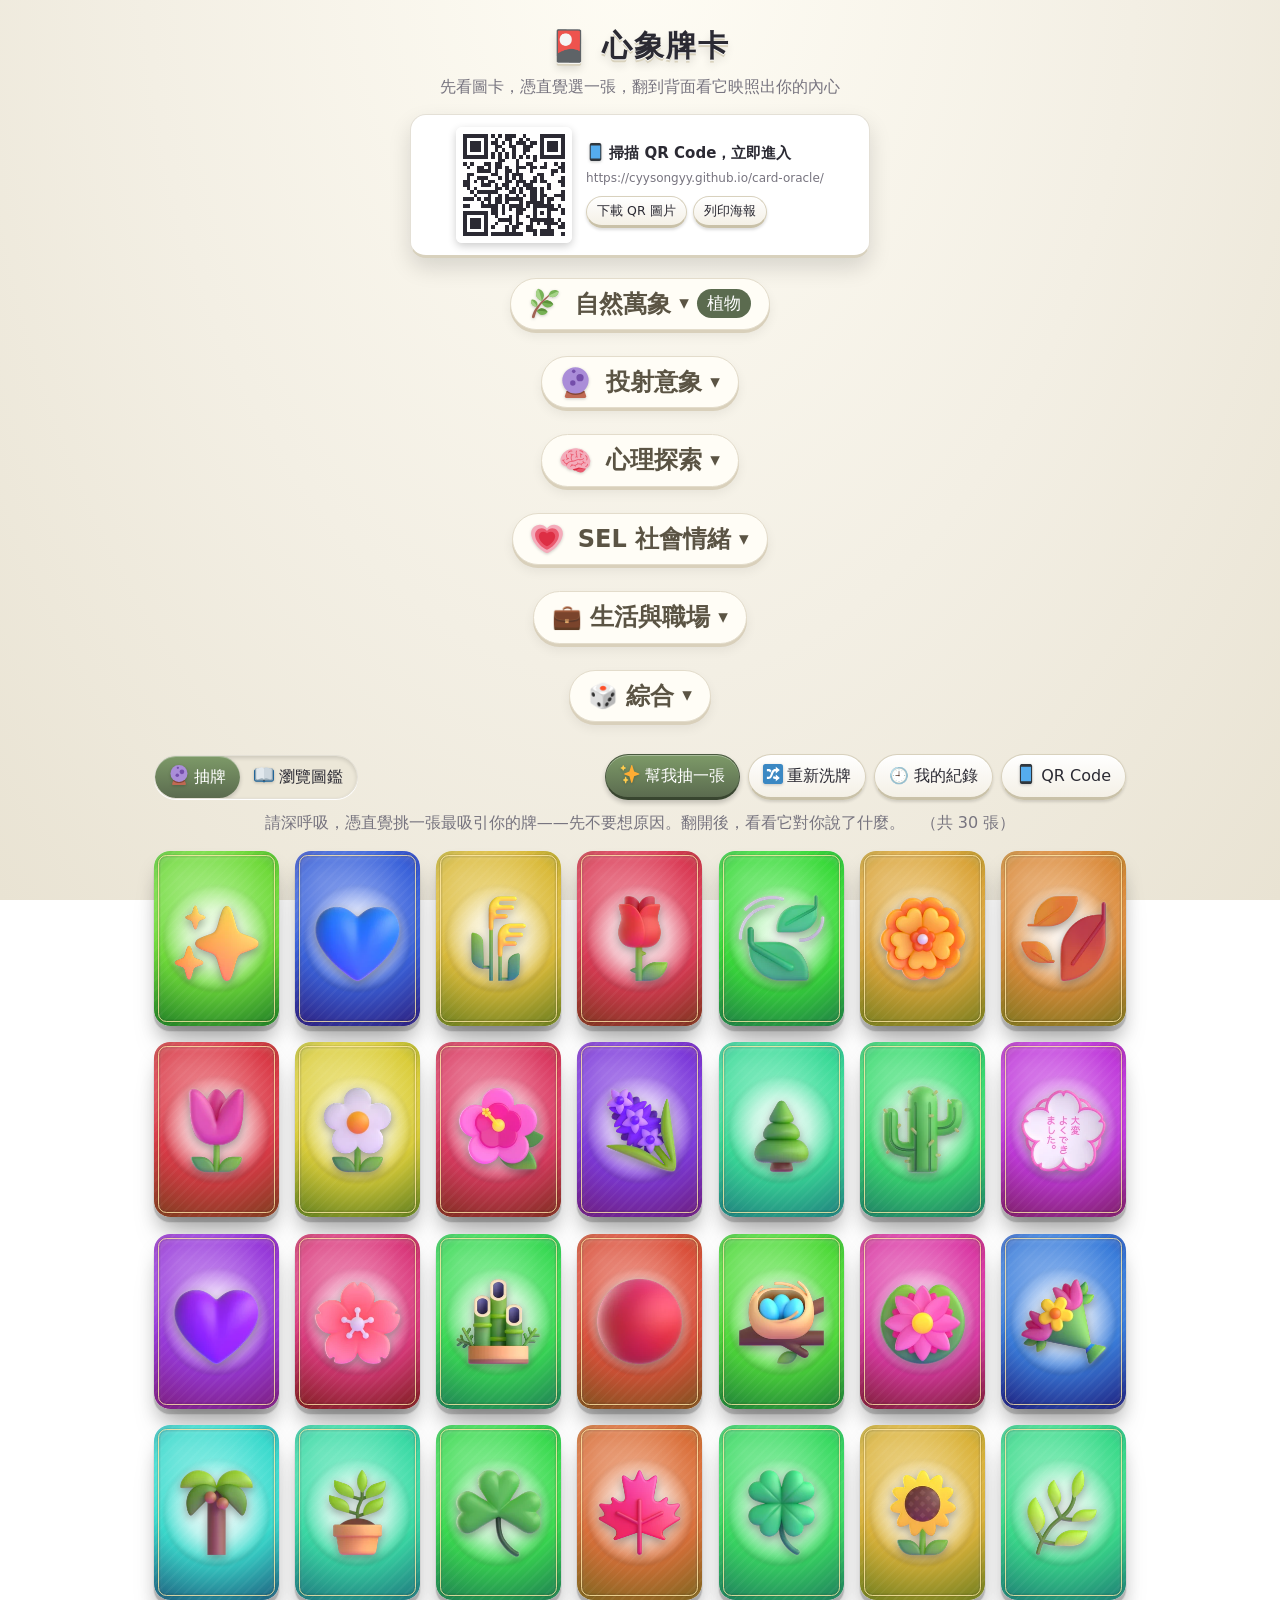
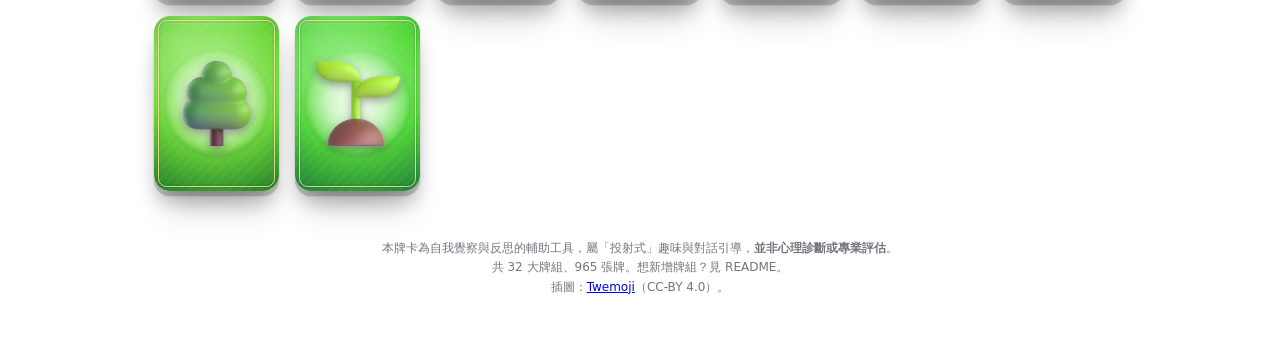
==== index.html @ 298dd4cf "Use realistic 3D emoji art (Microsoft Fluent Emoji 3D, MIT) for card images; Twemoji fallback Co-Aut" ====
<!DOCTYPE html>
<html lang="zh-Hant">
<head>
<meta charset="UTF-8">
<meta name="viewport" content="width=device-width, initial-scale=1">
<title>心象牌卡 Card Oracle｜植物・動物・食物・山水</title>
<meta name="description" content="線上心理投射牌卡：憑直覺選一張牌，看看背後的意涵。">
<link rel="stylesheet" href="assets/style.css">
</head>
<body>
<header class="top">
  <h1>🎴 心象牌卡</h1>
  <p class="sub">先看圖卡，憑直覺選一張，翻到背面看它映照出你的內心</p>
  <section class="qrhome" aria-label="掃描進入">
    <div id="qrhome" class="qrbox" role="img" aria-label="網站 QR Code"></div>
    <div class="qrtxt">
      <b>📱 掃描 QR Code，立即進入</b>
      <span id="siteurl"></span>
      <div class="qracts"><button id="btnQRdl2">下載 QR 圖片</button><button id="btnQRprint2">列印海報</button></div>
    </div>
  </section>
  <nav id="decks" class="tabs" aria-label="牌組"></nav>
</header>

<main>
  <section class="bar">
    <div class="seg" role="tablist">
      <button id="modeDraw" class="on">🔮 抽牌</button>
      <button id="modeBrowse">📖 瀏覽圖鑑</button>
    </div>
    <div class="acts">
      <button id="btnRandom" class="pri">✨ 幫我抽一張</button>
      <button id="btnShuffle">🔀 重新洗牌</button>
      <button id="btnHistory">🕘 我的紀錄</button>
      <button id="btnQR">📱 QR Code</button>
    </div>
  </section>
  <p id="intro" class="intro"></p>
  <div id="grid" class="grid"></div>
</main>

<footer>
  <p>本牌卡為自我覺察與反思的輔助工具，屬「投射式」趣味與對話引導，<b>並非心理診斷或專業評估</b>。<br>
  <span id="count"></span>想新增牌組？見 README。<br>插圖：<a href="https://github.com/jdecked/twemoji" target="_blank" rel="noopener">Twemoji</a>（CC-BY 4.0）。</p>
</footer>

<div id="modal" class="modal" hidden>
  <div class="cardwrap">
    <div class="stage"><div id="flip" class="flip"><div class="face front" id="front"></div><div class="face back2" id="backface"></div></div></div>
    <p class="hint">點卡片可再翻面</p>
    <div class="sheet-acts">
      <button id="btnCopy">📋 複製結果</button>
      <button id="btnAgain" class="pri">再抽一張</button>
      <button id="close">關閉</button>
    </div>
  </div>
</div>

<div id="hist" class="modal" hidden>
  <div class="sheet">
    <button id="closeHist" class="x" aria-label="關閉">✕</button>
    <h2>🕘 我的紀錄</h2>
    <div id="histList"></div>
    <div class="sheet-acts"><button id="btnClear">清除紀錄</button></div>
  </div>
</div>

<div id="qrm" class="modal" hidden>
  <div class="sheet" style="text-align:center">
    <button id="closeQR" class="x" aria-label="關閉">✕</button>
    <h2>📱 掃描進入心象牌卡</h2>
    <div id="qrbox" class="qrbox big" style="margin:12px auto"></div>
    <p id="qrurl" style="word-break:break-all;color:#77747f;font-size:13px"></p>
    <div class="sheet-acts"><button id="btnQRdl" class="pri">下載 QR 圖片</button><button id="btnQRprint">列印</button></div>
  </div>
</div>

<div id="toast" class="toast" hidden></div>

<!-- 牌組資料：新增牌組 = 新增一個 data/xxx.js，並在這裡加一行 script -->
<script src="data/lib.js"></script>
<script src="data/plants.js"></script>
<script src="data/animals.js"></script>
<script src="data/food.js"></script>
<script src="data/landscape.js"></script>
<script src="data/colors.js"></script>
<script src="data/shapes.js"></script>
<script src="data/house.js"></script>
<script src="data/dreams.js"></script>
<script src="data/weather.js"></script>
<script src="data/vehicles.js"></script>
<script src="data/objects.js"></script>
<script src="data/archetypes.js"></script>
<script src="data/scenes.js"></script>
<script src="data/music.js"></script>
<script src="data/emotions.js"></script>
<script src="data/values.js"></script>
<script src="data/strengths.js"></script>
<script src="data/careers.js"></script>
<script src="data/body.js"></script>
<script src="data/gestures.js"></script>
<script src="data/childhood.js"></script>
<script src="data/fairytales.js"></script>
<script src="data/sports.js"></script>
<script src="data/selfcare.js"></script>
<script src="data/fruit.js"></script>
<script src="data/drinks.js"></script>
<script src="data/relations.js"></script>
<script src="data/campus.js"></script>
<script src="data/growth.js"></script>
<script src="data/iceberg.js"></script>
<script src="data/communication.js"></script>
<script src="data/leadership.js"></script>
<script src="data/img3d.js"></script>
<script src="data/emoji.js"></script>
<script src="data/qr.js"></script>
<script src="assets/app.js"></script>
</body>
</html>
---- assets/style.css ----
:root{--bg:#f6f4ef;--ink:#2b2a33;--mute:#77747f;--pri:#5b6b4f;--pri2:#7d8f6e;--card:#fff;--line:#e4e0d6}
*{box-sizing:border-box}
body{margin:0;background:var(--bg);color:var(--ink);font-family:"Noto Sans TC","PingFang TC","Microsoft JhengHei",system-ui,sans-serif;line-height:1.6}
button{font:inherit;cursor:pointer;border:1px solid var(--line);background:#fff;color:var(--ink);padding:8px 14px;border-radius:999px}
button:hover{border-color:var(--pri2)}
button.pri{background:var(--pri);color:#fff;border-color:var(--pri)}
.top{text-align:center;padding:22px 16px 6px}
.top h1{margin:0;font-size:28px;letter-spacing:2px}
.sub{margin:4px 0 14px;color:var(--mute)}
.tabs{display:flex;gap:8px;justify-content:center;flex-wrap:wrap}
.tabs button.on{background:var(--pri);color:#fff;border-color:var(--pri)}
.tabs button[disabled]{opacity:.5;cursor:not-allowed}
.tabs small{font-size:11px;margin-left:4px}
main{max-width:1000px;margin:0 auto;padding:12px 14px 30px}
.bar{display:flex;flex-wrap:wrap;gap:10px;justify-content:space-between;align-items:center;margin:8px 0}
.seg{display:flex;border:1px solid var(--line);border-radius:999px;overflow:hidden;background:#fff}
.seg button{border:0;border-radius:0}
.seg button.on{background:var(--pri2);color:#fff}
.acts{display:flex;gap:8px;flex-wrap:wrap}
.intro{text-align:center;color:var(--mute);margin:10px 0 16px}
.grid{display:grid;grid-template-columns:repeat(auto-fill,minmax(112px,1fr));gap:12px}
.c{position:relative;aspect-ratio:3/4.2;border-radius:14px;cursor:pointer;transition:transform .2s,box-shadow .2s;box-shadow:0 2px 6px #0002;overflow:hidden;border:0;padding:0}
.c:hover{transform:translateY(-4px) rotate(-1deg);box-shadow:0 8px 18px #0003}
.c.back,.face.back{background:
  radial-gradient(circle at 50% 50%,#ffffff22 0 18%,transparent 19%),
  repeating-linear-gradient(45deg,#3f4b38 0 8px,#4a5842 8px 16px);
  border:3px solid #e9e2c9;border-radius:14px}
.c.back::after,.face.back::after{content:"🌙";position:absolute;inset:0;display:flex;align-items:center;justify-content:center;font-size:32px;opacity:.85}
.c.picked{outline:3px solid #e0b64a}
.cf{position:absolute;inset:0;display:flex;flex-direction:column;align-items:center;justify-content:center;gap:4px;color:#fff;text-shadow:0 1px 3px #0005;border-radius:14px}
.cf .em{font-size:44px;filter:drop-shadow(0 2px 3px #0004)}
.cf .nm{font-weight:700;letter-spacing:1px}
.cf .en{font-size:11px;opacity:.85}
.modal{position:fixed;inset:0;background:#000a;display:flex;align-items:center;justify-content:center;padding:14px;z-index:10;overflow:auto}
.modal[hidden]{display:none}
.sheet{position:relative;background:var(--card);border-radius:20px;max-width:520px;width:100%;max-height:94vh;overflow:auto;padding:22px 20px 18px}
.x{position:absolute;right:12px;top:10px;border:0;background:transparent;font-size:18px}
.stage{perspective:900px;display:flex;justify-content:center;margin:6px 0 14px}
.flip{position:relative;width:170px;aspect-ratio:3/4.2;transition:transform .8s;transform-style:preserve-3d}
.flip.open{transform:rotateY(180deg)}
.face{position:absolute;inset:0;backface-visibility:hidden;border-radius:14px;box-shadow:0 8px 22px #0004}
.face.front{transform:rotateY(180deg)}
.face.front .cf .em{font-size:64px}.face.front .cf .nm{font-size:22px}
.detail{opacity:0;transform:translateY(8px);transition:all .5s .5s}
.detail.show{opacity:1;transform:none}
.detail h2{margin:0 0 2px;font-size:22px}
.detail .ttl{color:var(--pri);font-weight:700;margin-bottom:10px}
.detail p{margin:6px 0}
.tag{display:inline-block;font-size:12px;padding:1px 9px;border-radius:999px;margin-right:6px;color:#fff}
.t-l{background:#6a9a5b}.t-s{background:#b07a5b}.t-a{background:#6a79a8}
.sheet-acts{display:flex;gap:8px;justify-content:center;margin-top:14px;flex-wrap:wrap}
#histList .h{border-bottom:1px solid var(--line);padding:8px 0;font-size:14px}
#histList .h b{margin-right:6px}#histList .h span{color:var(--mute);font-size:12px}
footer{max-width:760px;margin:0 auto;padding:6px 16px 30px;color:var(--mute);font-size:12px;text-align:center}
.toast{position:fixed;left:50%;bottom:26px;transform:translateX(-50%);background:#222;color:#fff;padding:8px 16px;border-radius:999px;z-index:20}
.toast[hidden]{display:none}
@media(max-width:480px){.grid{grid-template-columns:repeat(3,1fr);gap:8px}.cf .em{font-size:34px}}
@media print{body.printqr>*:not(#qrm){display:none!important}body.printqr #qrm{position:static;background:#fff}body.printqr .x,body.printqr .sheet-acts{display:none}}

/* v2：圖卡正面、翻到背面看意涵 */
.tabs{gap:6px}.tabs button{padding:6px 11px;font-size:14px}
.cardwrap{width:100%;max-width:340px;margin:auto;text-align:center}
.stage{perspective:1200px;display:flex;justify-content:center;margin:0 0 8px}
.flip{position:relative;width:min(310px,84vw);height:min(440px,64vh);cursor:pointer;transition:transform .8s;transform-style:preserve-3d}
.flip.open{transform:rotateY(180deg)}
.face.front{transform:none}
.face.back2{transform:rotateY(180deg);background:#fffdf6;border:3px solid #e9e2c9;overflow:auto}
.face .cf .em{font-size:84px}.face .cf .nm{font-size:28px}.face .cf .en{font-size:14px}
.bk{padding:16px 16px 14px;text-align:left;font-size:14px;line-height:1.6;color:#2b2a33}
.bk-h{font-size:20px;font-weight:700}.bk-h small{font-size:12px;color:#999;font-weight:400}
.bk-t{color:var(--pri);font-weight:700;margin:2px 0 8px}
.bk p{margin:6px 0}.bk .ask{background:#f1f3ee;border-radius:8px;padding:6px 8px}
.hint{color:#ffffffbb;font-size:12px;margin:2px 0 6px}
.cardwrap .sheet-acts button{background:#fff}
.cardwrap .sheet-acts button.pri{background:var(--pri)}
.c .cf{padding:2px;text-align:center}
.c .cf .nm{font-size:15px}

/* v3：精緻牌面（塔羅風外框、插圖光暈、名稱絲帶） */
.cf{container-type:inline-size;justify-content:flex-start;gap:0;padding:0;overflow:hidden;text-shadow:none}
.cf::before{content:"";position:absolute;inset:0;background:
  radial-gradient(circle at 20% 15%,#ffffff2e,transparent 45%),
  repeating-linear-gradient(135deg,#ffffff0a 0 2px,transparent 2px 7px);pointer-events:none}
.cf .fr{position:absolute;inset:3.5cqw;border:.5cqw solid #ffe9a8cc;border-radius:7cqw;box-shadow:inset 0 0 0 1.2cqw #00000018,0 0 0 .5cqw #00000026;pointer-events:none}
.cf.lt .fr{border-color:#00000055}
.cf .no{position:absolute;top:6.5cqw;left:0;right:0;text-align:center;font-size:6.2cqw;letter-spacing:.6cqw;opacity:.85;font-weight:600}
.cf .st{position:absolute;bottom:23cqw;left:8cqw;font-size:6cqw;opacity:.7}
.cf .st::after{content:"✦";position:absolute;left:calc(100cqw - 22cqw);top:0}
.cf .art{position:absolute;left:0;right:0;top:15cqw;height:60cqw;display:flex;align-items:center;justify-content:center}
.cf .halo{position:absolute;width:62cqw;height:62cqw;border-radius:50%;background:radial-gradient(circle,#ffffffbb 0,#ffffff55 42%,transparent 70%);filter:blur(1px)}
.cf.lt .halo{background:radial-gradient(circle,#ffffffaa 0,#ffffff44 45%,transparent 70%)}
.cf .tw{position:relative;width:46cqw;height:46cqw;filter:drop-shadow(0 1.6cqw 2cqw #0000004d);transition:transform .3s}
.cf .fb{position:relative;font-size:38cqw;line-height:1;filter:drop-shadow(0 1.6cqw 2cqw #0000004d)}
.c:hover .tw{transform:scale(1.08) rotate(-3deg)}
.cf .rib{position:absolute;left:7cqw;right:7cqw;bottom:8cqw;padding:2.2cqw 2cqw 2cqw;text-align:center;border-radius:4cqw;background:linear-gradient(180deg,#00000040,#00000066);border:.4cqw solid #ffe9a866;backdrop-filter:blur(2px)}
.cf.lt .rib{background:linear-gradient(180deg,#ffffffaa,#ffffffcc);border-color:#00000022}
.cf .nm{font-size:10.5cqw;font-weight:800;letter-spacing:.8cqw;line-height:1.15;color:#fff;text-shadow:0 .5cqw 1cqw #0006}
.cf .en{font-size:5.4cqw;opacity:.9;letter-spacing:.3cqw;color:#fff;margin-top:.4cqw}
.cf.lt .nm,.cf.lt .en{color:inherit;text-shadow:none}
.c{box-shadow:0 3px 8px #0003,0 0 0 1px #0002;border-radius:3.5cqw;border-radius:14px;overflow:hidden}
.c::after{content:"";position:absolute;inset:0;background:linear-gradient(115deg,transparent 40%,#ffffff55 50%,transparent 60%);transform:translateX(-120%);transition:transform .6s;pointer-events:none}
.c:hover::after{transform:translateX(120%)}
.face.front,.face.back2{border-radius:18px}
.face .cf{border-radius:18px}
.face.front{overflow:hidden;border:0}
/* 背面 */
.bk-h{display:flex;align-items:center;gap:8px}
.tw.sm{width:34px;height:34px;flex:none}
.bk-h .fb{font-size:28px}
.orn{text-align:center;color:#c9a64a;letter-spacing:6px;font-size:11px;margin:-2px 0 6px}
.face.back2{background:
  linear-gradient(#fffdf6,#fffdf6) padding-box,
  linear-gradient(135deg,#e9d9a6,#c9a64a,#e9d9a6) border-box;border:3px solid transparent}
@media(max-width:480px){.cf .no{display:none}}

.tabs{flex-direction:column;align-items:center;gap:6px;max-width:960px;margin:0 auto}
.grp{display:flex;flex-wrap:wrap;gap:6px;justify-content:center;align-items:center}
.glab{font-size:12px;color:var(--mute);margin-right:2px;white-space:nowrap}
.tabs button{padding:5px 10px;font-size:13.5px}

/* v3.1 版面微調 */
.cf .art{top:11cqw;height:84cqw}
.cf .halo{width:74cqw;height:74cqw}
.cf .tw{width:58cqw;height:58cqw}
.cf .fb{font-size:48cqw}
.glab{flex-basis:100%;text-align:center;margin:4px 0 0}
.hint{text-shadow:0 1px 3px #000a}
.bk{position:relative;font-size:15.5px;line-height:1.7;min-height:100%}
.bk>*{position:relative;z-index:1}
.bk .wm{position:absolute;right:-18px;bottom:-14px;width:170px;height:170px;opacity:.09;z-index:0}
.bk .wm img{width:100%;height:100%;filter:grayscale(.3)}
.bk-h{font-size:22px}
.tw.sm{width:38px;height:38px}
.cf .halo{background:radial-gradient(circle,#fffffff0 0,#ffffffa0 38%,#ffffff30 62%,transparent 72%)}

/* 首頁 QR */
.qrhome{display:flex;gap:14px;align-items:center;justify-content:center;max-width:460px;margin:0 auto 14px;padding:12px 14px;background:#fff;border:1px solid var(--line);border-radius:16px;box-shadow:0 2px 8px #0001;text-align:left}
.qrbox{width:116px;height:116px;flex:none;line-height:0}
.qrbox svg{width:100%;height:100%;display:block;border-radius:6px}
.qrbox.big{width:240px;height:240px}
.qrtxt{display:flex;flex-direction:column;gap:4px;font-size:13px;color:var(--mute);min-width:0}
.qrtxt b{font-size:15px;color:var(--ink)}
.qrtxt span{word-break:break-all;font-size:12px}
.qracts{display:flex;gap:6px;flex-wrap:wrap;margin-top:4px}
.qracts button{padding:4px 10px;font-size:12.5px}
@media(max-width:380px){.qrhome{flex-direction:column;text-align:center}.qracts{justify-content:center}}

/* ===== v4：立體化 ===== */
body{background:radial-gradient(ellipse at 50% -10%,#fffdf5 0,#f3efe4 55%,#e9e3d3 100%) fixed}
.top h1{font-size:30px;text-shadow:0 1px 0 #fff,0 3px 0 #d9d2bd,0 6px 8px #0002;display:flex;align-items:center;justify-content:center;gap:8px}
img.ic{width:1.25em;height:1.25em;vertical-align:-.22em;margin-right:.3em;filter:drop-shadow(0 1px 1.5px #0003)}
h1 img.ic{width:1.1em;height:1.1em;margin:0}
/* 3D 按鈕 */
button{background:linear-gradient(180deg,#fff 0,#f4f0e6 100%);border:1px solid #d8d1bd;border-bottom-width:3px;border-bottom-color:#c9c1a8;
  box-shadow:0 2px 3px #0002,inset 0 1px 0 #fff;transition:transform .12s,box-shadow .12s,border-color .12s}
button:hover{transform:translateY(-1px);box-shadow:0 5px 8px #0002,inset 0 1px 0 #fff}
button:active{transform:translateY(2px);border-bottom-width:1px;box-shadow:inset 0 2px 4px #0003}
button.pri,.tabs button.on,.seg button.on{background:linear-gradient(180deg,#7d9a68 0,#5b6b4f 100%);color:#fff;border-color:#4a5a40;border-bottom-color:#38452f;
  box-shadow:0 3px 5px #0003,inset 0 1px 0 #ffffff55}
.seg{box-shadow:inset 0 2px 4px #0002,0 1px 0 #fff;border-radius:999px;background:#ece7d8}
.seg button{background:transparent;border:0;box-shadow:none;transform:none}
.seg button.on{box-shadow:0 2px 4px #0003,inset 0 1px 0 #ffffff55;border-radius:999px}
.qrhome{box-shadow:0 10px 22px #0002,0 1px 0 #fff inset;border-bottom:3px solid #d8d1bd}
.qrbox svg{box-shadow:0 3px 8px #0003}
/* 3D 卡片 */
.grid{perspective:1100px;gap:16px}
.c{transform:perspective(700px) rotateX(var(--rx,0deg)) rotateY(var(--ry,0deg));transform-style:preserve-3d;
  transition:transform .18s ease-out,box-shadow .25s;border-radius:16px;
  box-shadow:0 1px 0 #ffffff80 inset,0 5px 0 #00000026,0 5px 0 1px #0000000d,0 14px 20px -4px #00000040,0 28px 34px -12px #00000030}
.c:hover{transform:perspective(700px) rotateX(var(--rx,0deg)) rotateY(var(--ry,0deg)) translateY(-6px) scale(1.03);
  box-shadow:0 1px 0 #ffffff80 inset,0 9px 0 #00000026,0 22px 30px -6px #00000050,0 40px 50px -16px #00000040}
.c:active{transform:perspective(700px) translateY(0) scale(.98)}
.c::before{content:"";position:absolute;inset:0;z-index:3;pointer-events:none;opacity:0;transition:opacity .2s;
  background:radial-gradient(circle at var(--gx,50%) var(--gy,30%),#ffffffaa 0,#ffffff00 48%)}
.c:hover::before{opacity:.9}
.c .art{transform:translate(var(--ax,0),var(--ay,0));transition:transform .18s ease-out}
.cf .tw{filter:drop-shadow(0 .8cqw 0 #00000026) drop-shadow(0 3cqw 3.5cqw #0000005c) drop-shadow(0 0 1cqw #ffffff66)}
.cf .halo{box-shadow:inset 0 -2cqw 5cqw #00000022}
.cf .rib{box-shadow:0 1.6cqw 3cqw #0000004d,inset 0 .5cqw 0 #ffffff44}
.cf .fr{box-shadow:inset 0 0 0 1.2cqw #00000018,0 0 0 .5cqw #00000026,inset 0 2cqw 4cqw #ffffff22}
/* 彈窗牌：厚邊與陰影 */
.face{box-shadow:0 2px 0 #ffffff80 inset,0 10px 0 #0000002e,0 24px 40px #0000006b}
.face{-webkit-backface-visibility:hidden}
.face.back2{box-shadow:0 2px 0 #fff inset,0 8px 0 #c9b97d,0 26px 40px #0000006b}
@media(hover:none){.c:hover{transform:none}}

/* v4.1：分頁放大 2 倍 */
.tabs{gap:14px;max-width:1280px}
.grp{gap:12px}
.tabs button{font-size:27px;padding:10px 22px;border-bottom-width:4px;border-radius:999px}
.glab{font-size:24px;margin:10px 0 2px}
.tabs img.ic{width:1.3em;height:1.3em}
@media(max-width:700px){.tabs button{font-size:19px;padding:8px 14px}.glab{font-size:17px}.grp{gap:8px}}

/* v5 collapsible deck groups (default collapsed) */
.glab{cursor:pointer;user-select:none;display:inline-flex;align-items:center;gap:8px;padding:6px 18px;border-radius:999px;background:#fffdf6;border:1px solid #e3dccb;box-shadow:0 3px 0 #d9d0bb,0 6px 12px #0001;color:#5b5444;font-weight:600;margin:6px 0}
.glab::after{content:"▾";font-size:.8em;transition:transform .2s}
.grp.open .glab::after{transform:rotate(180deg)}
.glab.has:not(:hover)::before{content:attr(data-cur);order:2;font-size:.7em;font-weight:500;background:#5b6b4f;color:#fff;border-radius:999px;padding:1px 10px}
.grp.open .glab.has::before{display:none}
.glab:hover{background:#fff}
.glab{flex-basis:auto!important}
.grp:not(.open) > button{display:none}
.grp{justify-content:center}

/* v6 抽牌模式：牌面無文字，圖案置中放大 */
.cf.nl .art{top:6cqw;height:calc(100% - 12cqw)}
.cf.nl .halo{width:88cqw;height:88cqw}
.cf.nl .tw{width:68cqw;height:68cqw}
.cf.nl .fb{font-size:56cqw}
.cf.nl .st{bottom:7cqw}
.cf.nl .st,.cf.nl .no{display:none}
/* v7 3D 擬真插圖略放大 */
.cf .tw.t3{width:56cqw;height:56cqw}
.cf.nl .tw.t3{width:80cqw;height:80cqw}
.bk-h .tw.t3{width:1.6em;height:1.6em}
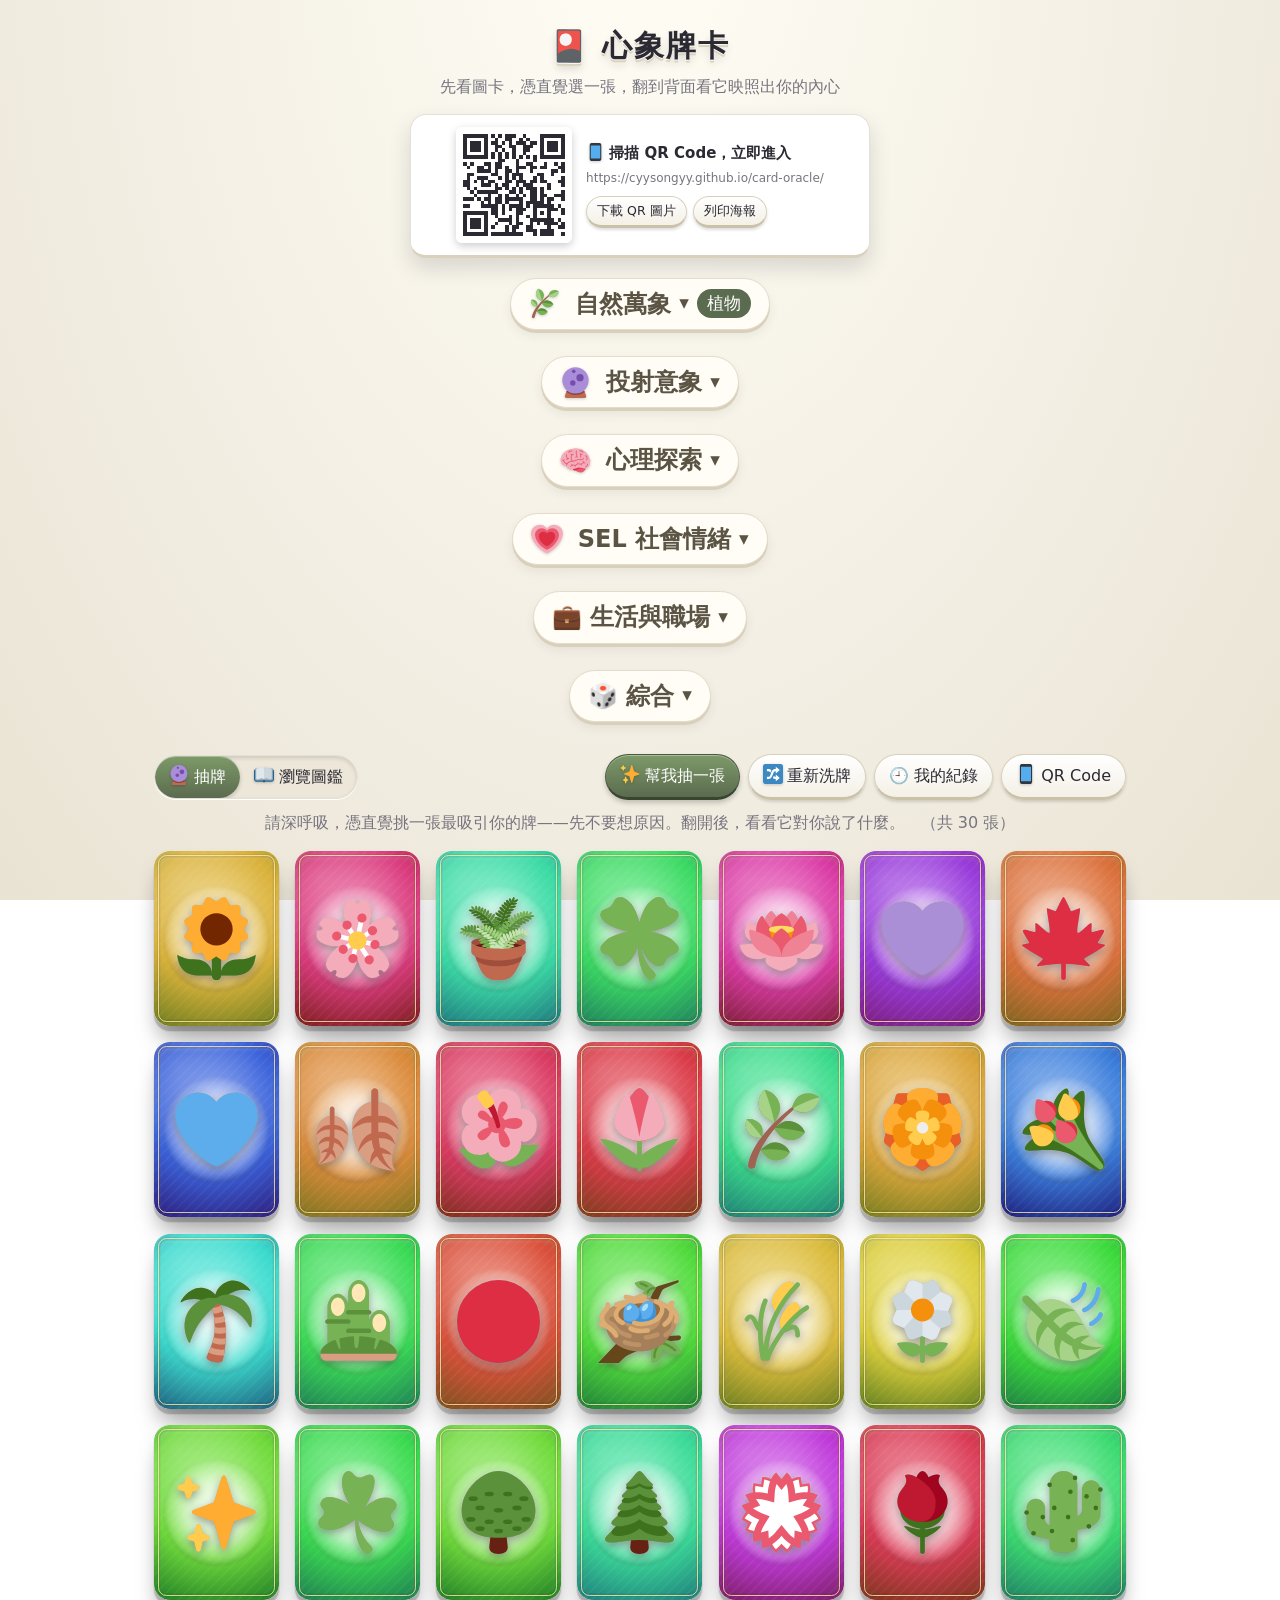
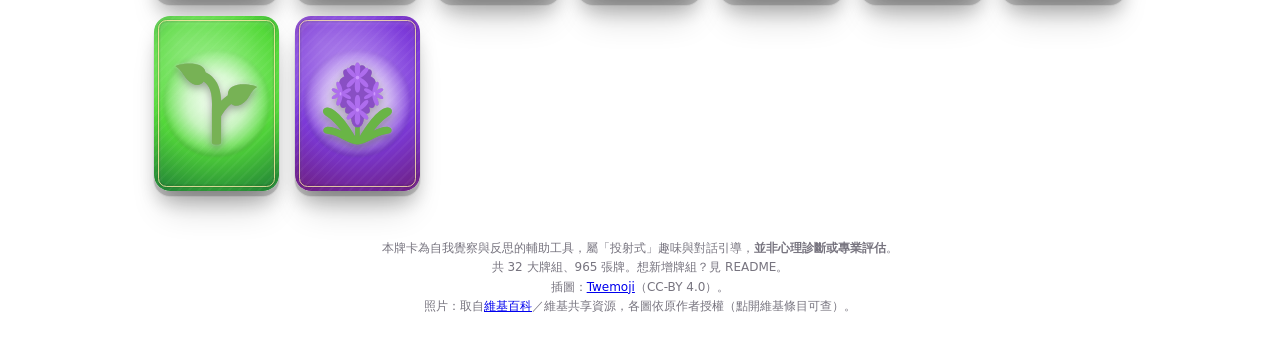
==== commit 11b6e975: "Replace 3D icons with real photos from Wikipedia (runtime, JPG only, icon fallback) Co-Authored-By: " ====
--- a/index.html
+++ b/index.html
@@ -41,7 +41,7 @@
 
 <footer>
   <p>本牌卡為自我覺察與反思的輔助工具，屬「投射式」趣味與對話引導，<b>並非心理診斷或專業評估</b>。<br>
-  <span id="count"></span>想新增牌組？見 README。<br>插圖：<a href="https://github.com/jdecked/twemoji" target="_blank" rel="noopener">Twemoji</a>（CC-BY 4.0）。</p>
+  <span id="count"></span>想新增牌組？見 README。<br>插圖：<a href="https://github.com/jdecked/twemoji" target="_blank" rel="noopener">Twemoji</a>（CC-BY 4.0）。<br>照片：取自<a href="https://zh.wikipedia.org" target="_blank" rel="noopener">維基百科</a>／維基共享資源，各圖依原作者授權（點開維基條目可查）。</p>
 </footer>
 
 <div id="modal" class="modal" hidden>
@@ -111,7 +111,7 @@
 <script src="data/iceberg.js"></script>
 <script src="data/communication.js"></script>
 <script src="data/leadership.js"></script>
-<script src="data/img3d.js"></script>
+<script src="data/photos.js"></script>
 <script src="data/emoji.js"></script>
 <script src="data/qr.js"></script>
 <script src="assets/app.js"></script>
--- a/assets/style.css
+++ b/assets/style.css
@@ -210,7 +210,9 @@
 .cf.nl .fb{font-size:56cqw}
 .cf.nl .st{bottom:7cqw}
 .cf.nl .st,.cf.nl .no{display:none}
-/* v7 3D 擬真插圖略放大 */
-.cf .tw.t3{width:56cqw;height:56cqw}
-.cf.nl .tw.t3{width:80cqw;height:80cqw}
-.bk-h .tw.t3{width:1.6em;height:1.6em}
+
+/* v8 真實照片層 */
+.cf .photo{position:absolute;left:6cqw;right:6cqw;top:8cqw;bottom:8cqw;border-radius:5cqw;background:#0000 center/cover no-repeat;opacity:0;transition:opacity .35s;z-index:2;box-shadow:0 1.2cqw 3cqw #0006,inset 0 0 0 .8cqw #ffffffcc;border:.8cqw solid #fffffff0}
+.cf .photo.on{opacity:1}
+.cf:has(.photo.on) .halo,.cf:has(.photo.on) .tw,.cf:has(.photo.on) .fb{opacity:0}
+.cf:has(.photo.on) .st{display:none}
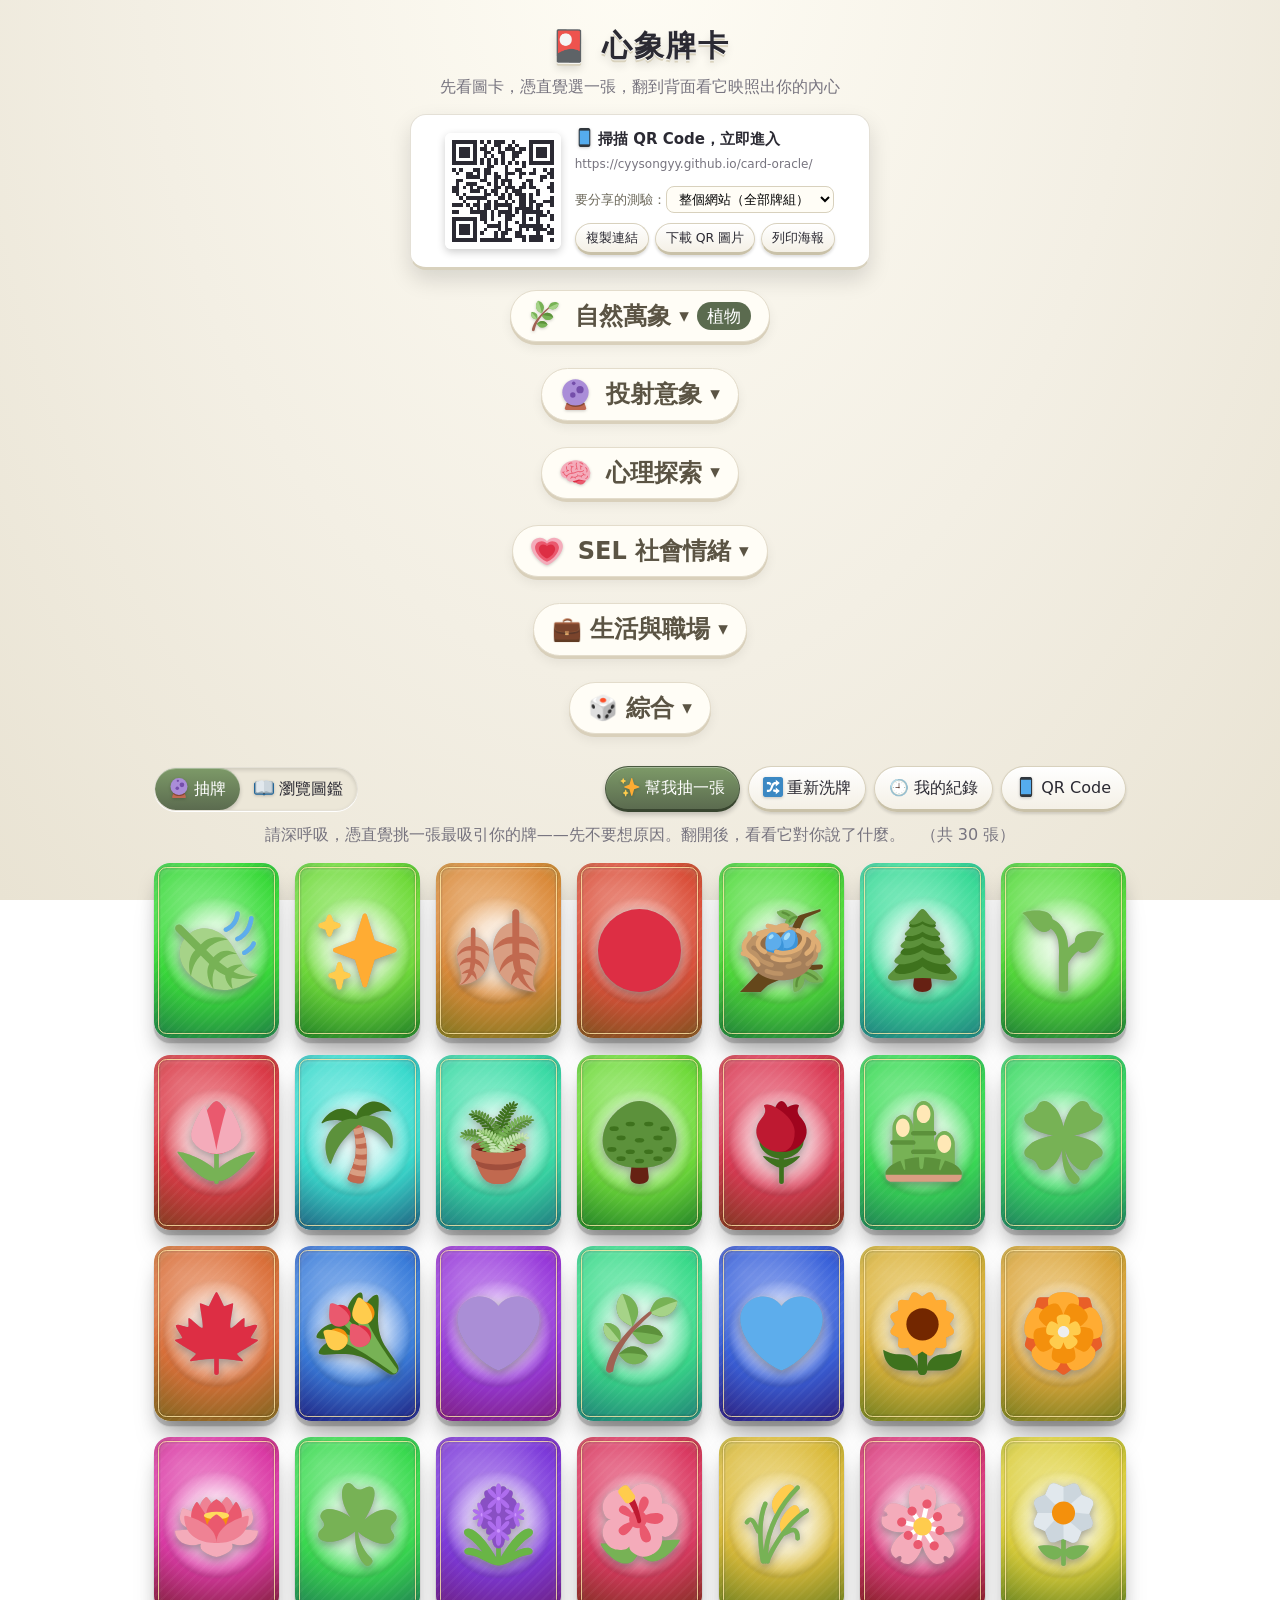
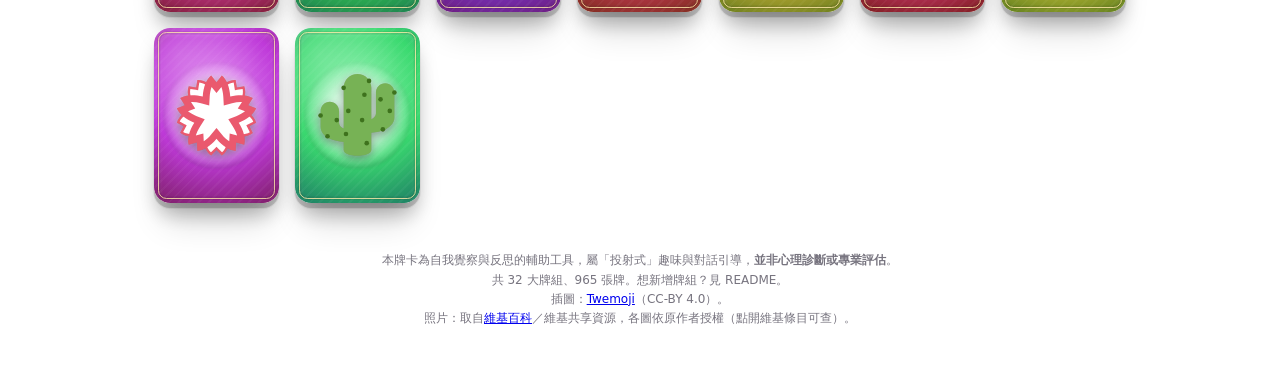
==== commit 7cffa624: "Single-deck participant mode (?deck=id) + per-deck QR share picker Co-Authored-By: Claude Sonnet 5.5" ====
--- a/index.html
+++ b/index.html
@@ -16,7 +16,8 @@
     <div class="qrtxt">
       <b>📱 掃描 QR Code，立即進入</b>
       <span id="siteurl"></span>
-      <div class="qracts"><button id="btnQRdl2">下載 QR 圖片</button><button id="btnQRprint2">列印海報</button></div>
+      <label class="sharepick">要分享的測驗：<select id="sharePick"></select></label>
+      <div class="qracts"><button id="btnCopyLink">複製連結</button><button id="btnQRdl2">下載 QR 圖片</button><button id="btnQRprint2">列印海報</button></div>
     </div>
   </section>
   <nav id="decks" class="tabs" aria-label="牌組"></nav>
@@ -114,6 +115,7 @@
 <script src="data/photos.js"></script>
 <script src="data/emoji.js"></script>
 <script src="data/qr.js"></script>
+<script src="data/qr_decks.js"></script>
 <script src="assets/app.js"></script>
 </body>
 </html>
--- a/assets/style.css
+++ b/assets/style.css
@@ -216,3 +216,10 @@
 .cf .photo.on{opacity:1}
 .cf:has(.photo.on) .halo,.cf:has(.photo.on) .tw,.cf:has(.photo.on) .fb{opacity:0}
 .cf:has(.photo.on) .st{display:none}
+
+/* v9 單一測驗模式與分享選單 */
+.sharepick{display:block;margin:8px 0 2px;font-size:13px;color:#6b6759}
+.sharepick select{font:inherit;padding:4px 8px;border-radius:8px;border:1px solid #d8d1bd;background:#fffdf6;max-width:100%}
+body.solo .qrhome,body.solo #btnQR,body.solo .seg,body.solo #count,body.solo #btnHistory{display:none!important}
+.solotitle{font-size:22px;font-weight:700;color:#5b5444;text-align:center;margin:6px 0 2px}
+.solotitle:empty{display:none}
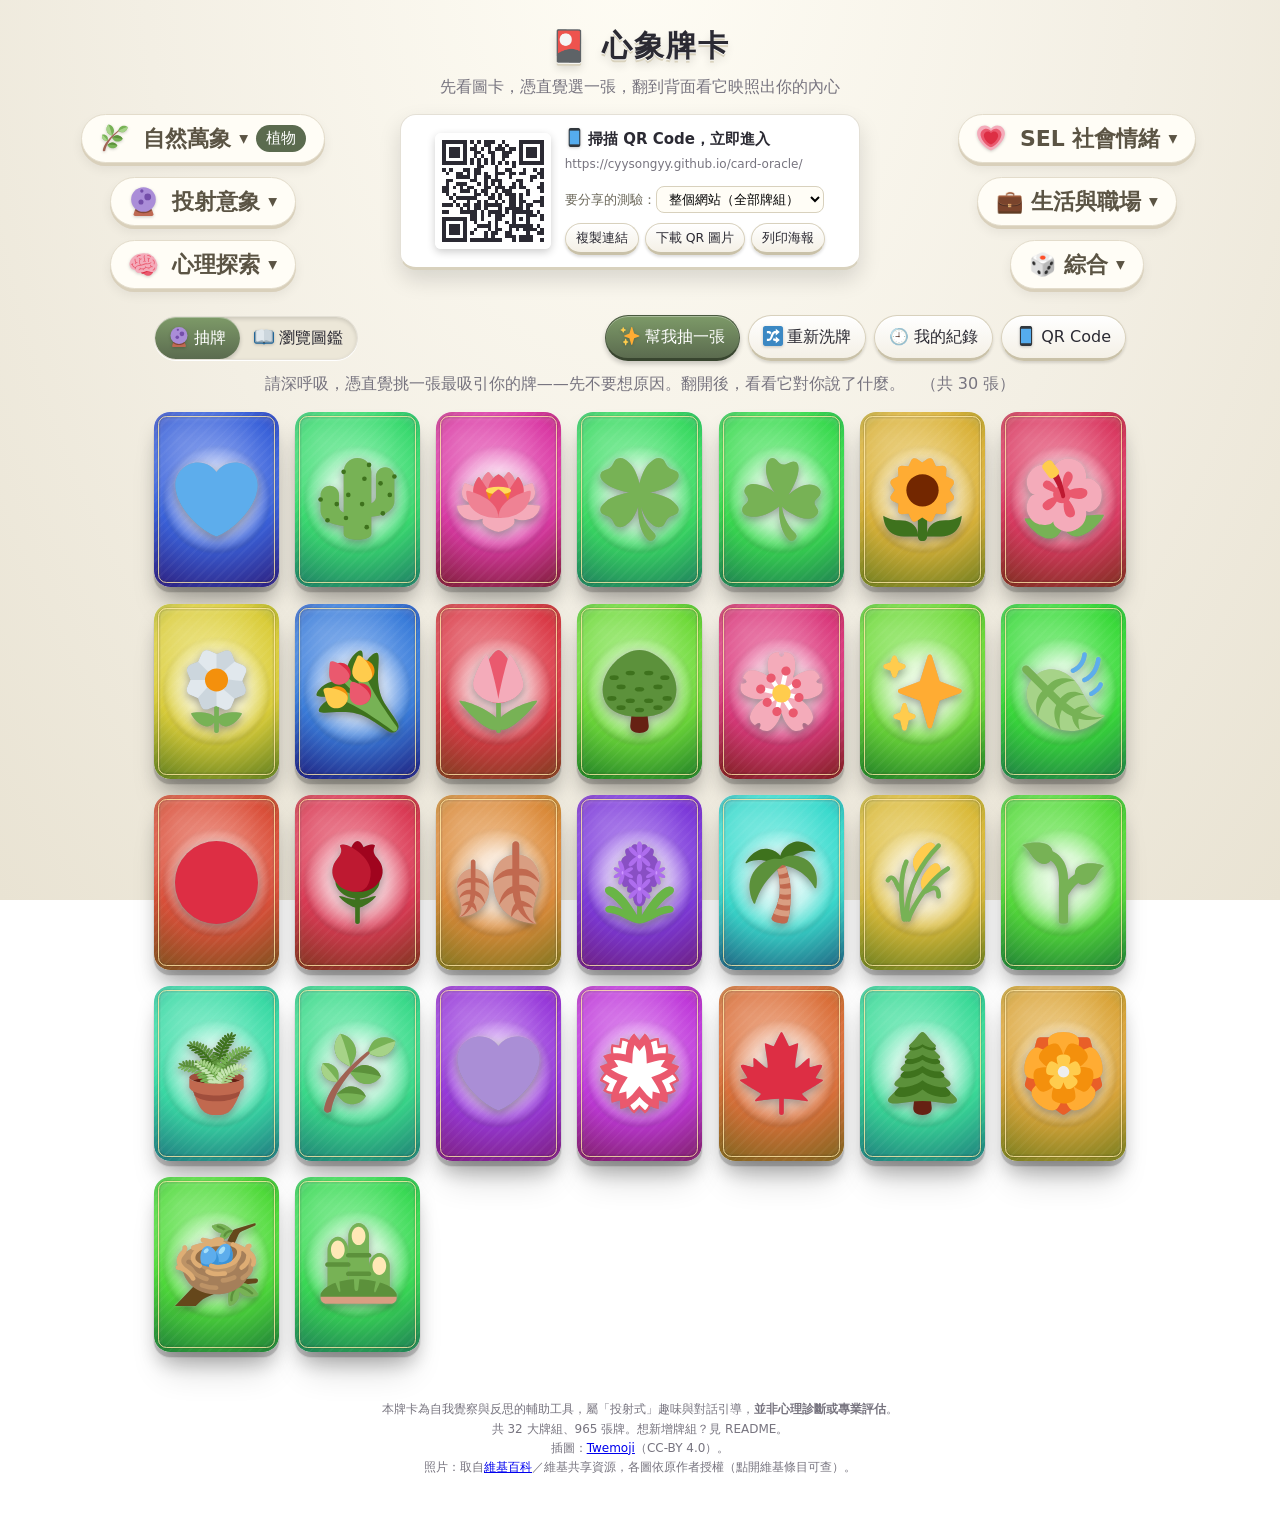
==== commit ed6304b0: "Desktop: spread category groups to both sides of QR panel Co-Authored-By: Claude Sonnet 5.5 <noreply" ====
--- a/index.html
+++ b/index.html
@@ -11,6 +11,7 @@
 <header class="top">
   <h1>🎴 心象牌卡</h1>
   <p class="sub">先看圖卡，憑直覺選一張，翻到背面看它映照出你的內心</p>
+  <div class="hero">
   <section class="qrhome" aria-label="掃描進入">
     <div id="qrhome" class="qrbox" role="img" aria-label="網站 QR Code"></div>
     <div class="qrtxt">
@@ -21,6 +22,7 @@
     </div>
   </section>
   <nav id="decks" class="tabs" aria-label="牌組"></nav>
+  </div>
 </header>
 
 <main>
--- a/assets/style.css
+++ b/assets/style.css
@@ -223,3 +223,18 @@
 body.solo .qrhome,body.solo #btnQR,body.solo .seg,body.solo #count,body.solo #btnHistory{display:none!important}
 .solotitle{font-size:22px;font-weight:700;color:#5b5444;text-align:center;margin:6px 0 2px}
 .solotitle:empty{display:none}
+
+/* v10 桌面版：分類按鈕分散在 QR 兩側，增加可視面積 */
+@media(min-width:1000px){
+  body:not(.solo) .hero{display:grid;grid-template-columns:1fr minmax(380px,480px) 1fr;grid-template-rows:repeat(3,auto);column-gap:28px;row-gap:14px;align-items:start;max-width:1500px;margin:0 auto;padding:0 18px}
+  body:not(.solo) .hero .qrhome{grid-column:2;grid-row:1/4;margin:0;align-self:start}
+  body:not(.solo) .hero #decks{display:contents}
+  body:not(.solo) .hero #decks .grp{margin:0;gap:10px;justify-content:center;align-content:flex-start}
+  body:not(.solo) .hero #decks .grp:nth-child(-n+3){grid-column:1}
+  body:not(.solo) .hero #decks .grp:nth-child(n+4){grid-column:3}
+  body:not(.solo) .hero #decks .grp:nth-child(1),body:not(.solo) .hero #decks .grp:nth-child(4){grid-row:1}
+  body:not(.solo) .hero #decks .grp:nth-child(2),body:not(.solo) .hero #decks .grp:nth-child(5){grid-row:2}
+  body:not(.solo) .hero #decks .grp:nth-child(3),body:not(.solo) .hero #decks .grp:nth-child(6){grid-row:3}
+  body:not(.solo) .hero #decks .glab{flex-basis:100%;justify-content:center;font-size:22px;margin:0}
+  body:not(.solo) .hero #decks button{font-size:19px;padding:8px 16px}
+}
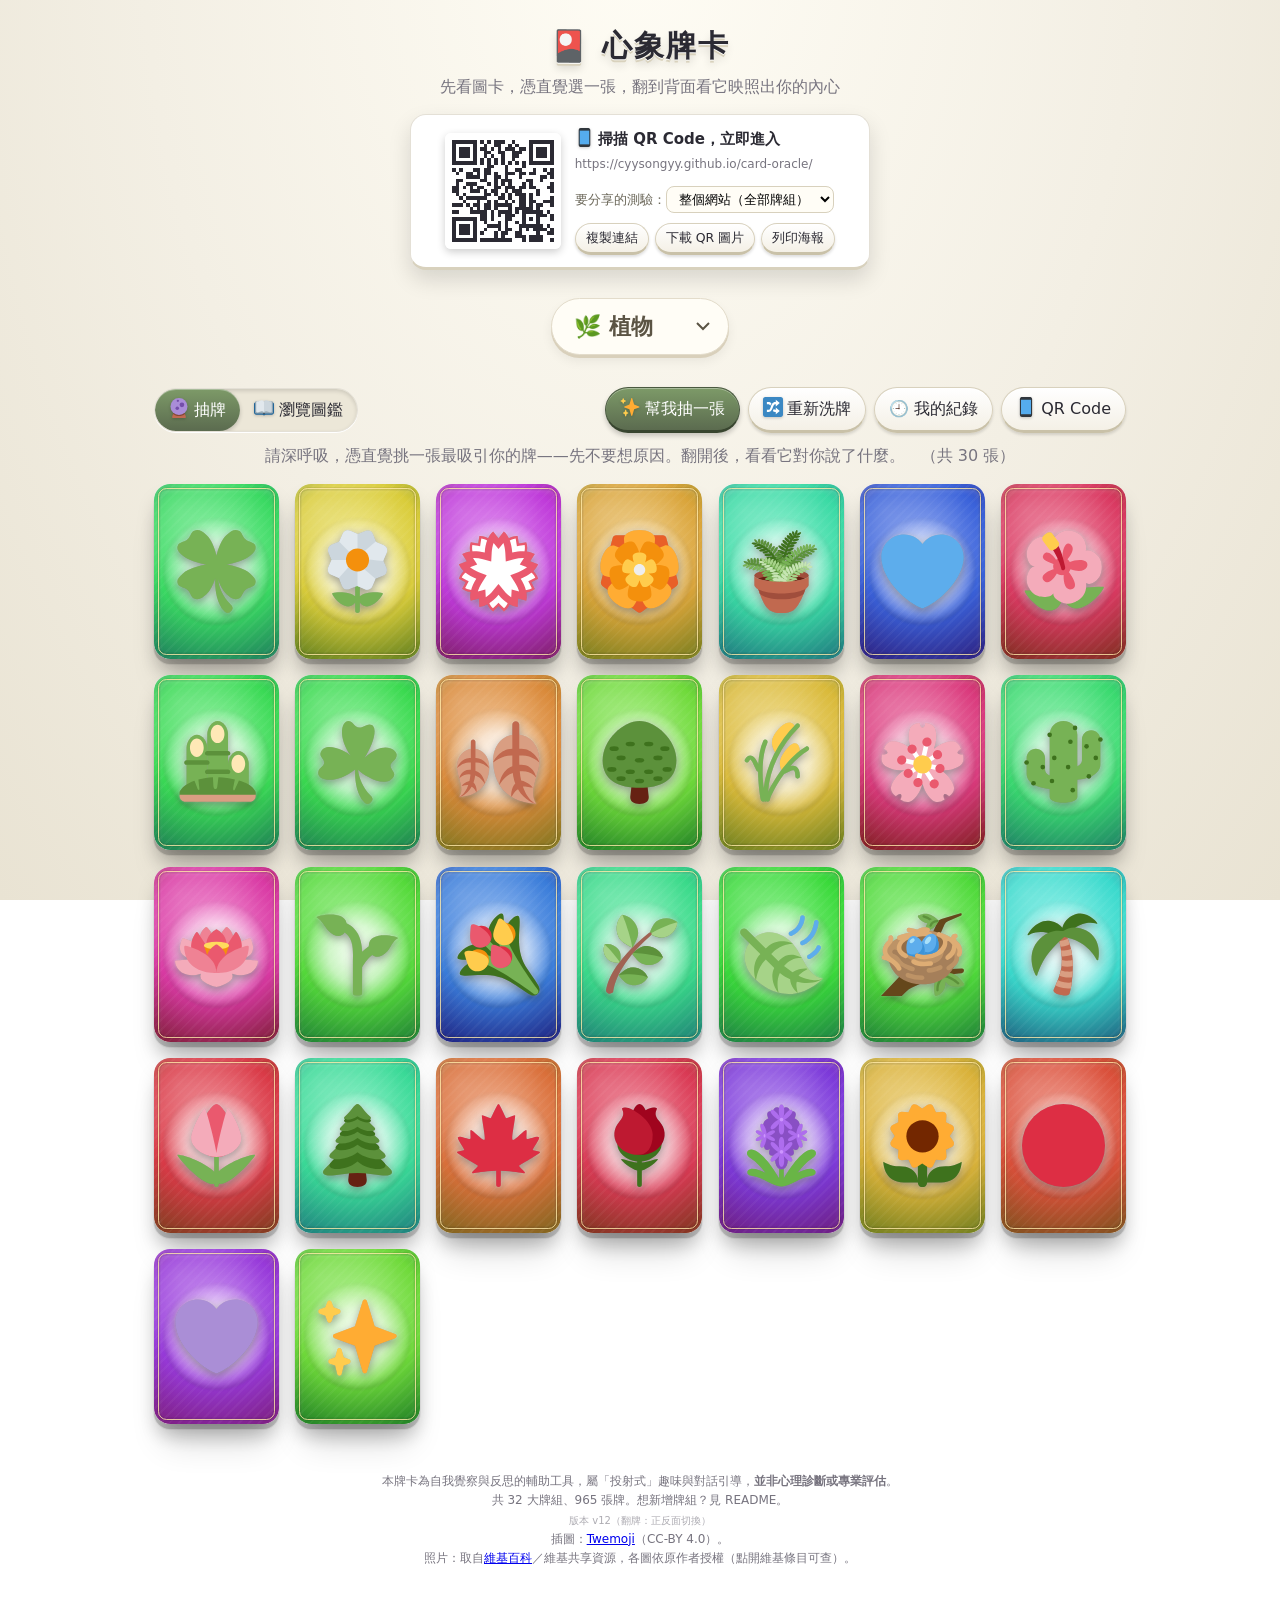
==== commit 2cb9fef1: "Add version stamp to footer" ====
--- a/index.html
+++ b/index.html
@@ -44,7 +44,7 @@
 
 <footer>
   <p>本牌卡為自我覺察與反思的輔助工具，屬「投射式」趣味與對話引導，<b>並非心理診斷或專業評估</b>。<br>
-  <span id="count"></span>想新增牌組？見 README。<br>插圖：<a href="https://github.com/jdecked/twemoji" target="_blank" rel="noopener">Twemoji</a>（CC-BY 4.0）。<br>照片：取自<a href="https://zh.wikipedia.org" target="_blank" rel="noopener">維基百科</a>／維基共享資源，各圖依原作者授權（點開維基條目可查）。</p>
+  <span id="count"></span>想新增牌組？見 README。<br><small style="opacity:.6">版本 v12（翻牌：正反面切換）</small><br>插圖：<a href="https://github.com/jdecked/twemoji" target="_blank" rel="noopener">Twemoji</a>（CC-BY 4.0）。<br>照片：取自<a href="https://zh.wikipedia.org" target="_blank" rel="noopener">維基百科</a>／維基共享資源，各圖依原作者授權（點開維基條目可查）。</p>
 </footer>
 
 <div id="modal" class="modal" hidden>
--- a/assets/style.css
+++ b/assets/style.css
@@ -224,17 +224,16 @@
 .solotitle{font-size:22px;font-weight:700;color:#5b5444;text-align:center;margin:6px 0 2px}
 .solotitle:empty{display:none}
 
-/* v10 桌面版：分類按鈕分散在 QR 兩側，增加可視面積 */
-@media(min-width:1000px){
-  body:not(.solo) .hero{display:grid;grid-template-columns:1fr minmax(380px,480px) 1fr;grid-template-rows:repeat(3,auto);column-gap:28px;row-gap:14px;align-items:start;max-width:1500px;margin:0 auto;padding:0 18px}
-  body:not(.solo) .hero .qrhome{grid-column:2;grid-row:1/4;margin:0;align-self:start}
-  body:not(.solo) .hero #decks{display:contents}
-  body:not(.solo) .hero #decks .grp{margin:0;gap:10px;justify-content:center;align-content:flex-start}
-  body:not(.solo) .hero #decks .grp:nth-child(-n+3){grid-column:1}
-  body:not(.solo) .hero #decks .grp:nth-child(n+4){grid-column:3}
-  body:not(.solo) .hero #decks .grp:nth-child(1),body:not(.solo) .hero #decks .grp:nth-child(4){grid-row:1}
-  body:not(.solo) .hero #decks .grp:nth-child(2),body:not(.solo) .hero #decks .grp:nth-child(5){grid-row:2}
-  body:not(.solo) .hero #decks .grp:nth-child(3),body:not(.solo) .hero #decks .grp:nth-child(6){grid-row:3}
-  body:not(.solo) .hero #decks .glab{flex-basis:100%;justify-content:center;font-size:22px;margin:0}
-  body:not(.solo) .hero #decks button{font-size:19px;padding:8px 16px}
-}
+
+/* v11 牌組改為下拉式選單 */
+.deckpick{display:flex;justify-content:center;margin:14px auto 6px}
+.deckpick select{font:inherit;font-size:22px;font-weight:700;color:#5b5444;padding:10px 44px 10px 22px;border-radius:999px;border:1px solid #e3dccb;background:#fffdf6 url("data:image/svg+xml;utf8,<svg xmlns='http://www.w3.org/2000/svg' width='14' height='9'><path d='M1 1l6 6 6-6' fill='none' stroke='%235b5444' stroke-width='2'/></svg>") no-repeat right 18px center;box-shadow:0 3px 0 #d9d0bb,0 6px 12px #0001;appearance:none;-webkit-appearance:none;cursor:pointer;max-width:92vw}
+.deckpick select:focus{outline:2px solid #7d9a68}
+@media(max-width:700px){.deckpick select{font-size:18px}}
+
+/* v12 翻牌改為正反面切換（無 3D 背面隱藏），避免手機上正反面重疊 */
+.flip,.flip.open{transform:none;transform-style:flat;transition:none}
+.face.front,.face.back2{transform:none;-webkit-backface-visibility:visible;backface-visibility:visible}
+.face.back2{display:none}
+.flip.open .face.front{display:none}
+.flip.open .face.back2{display:block}
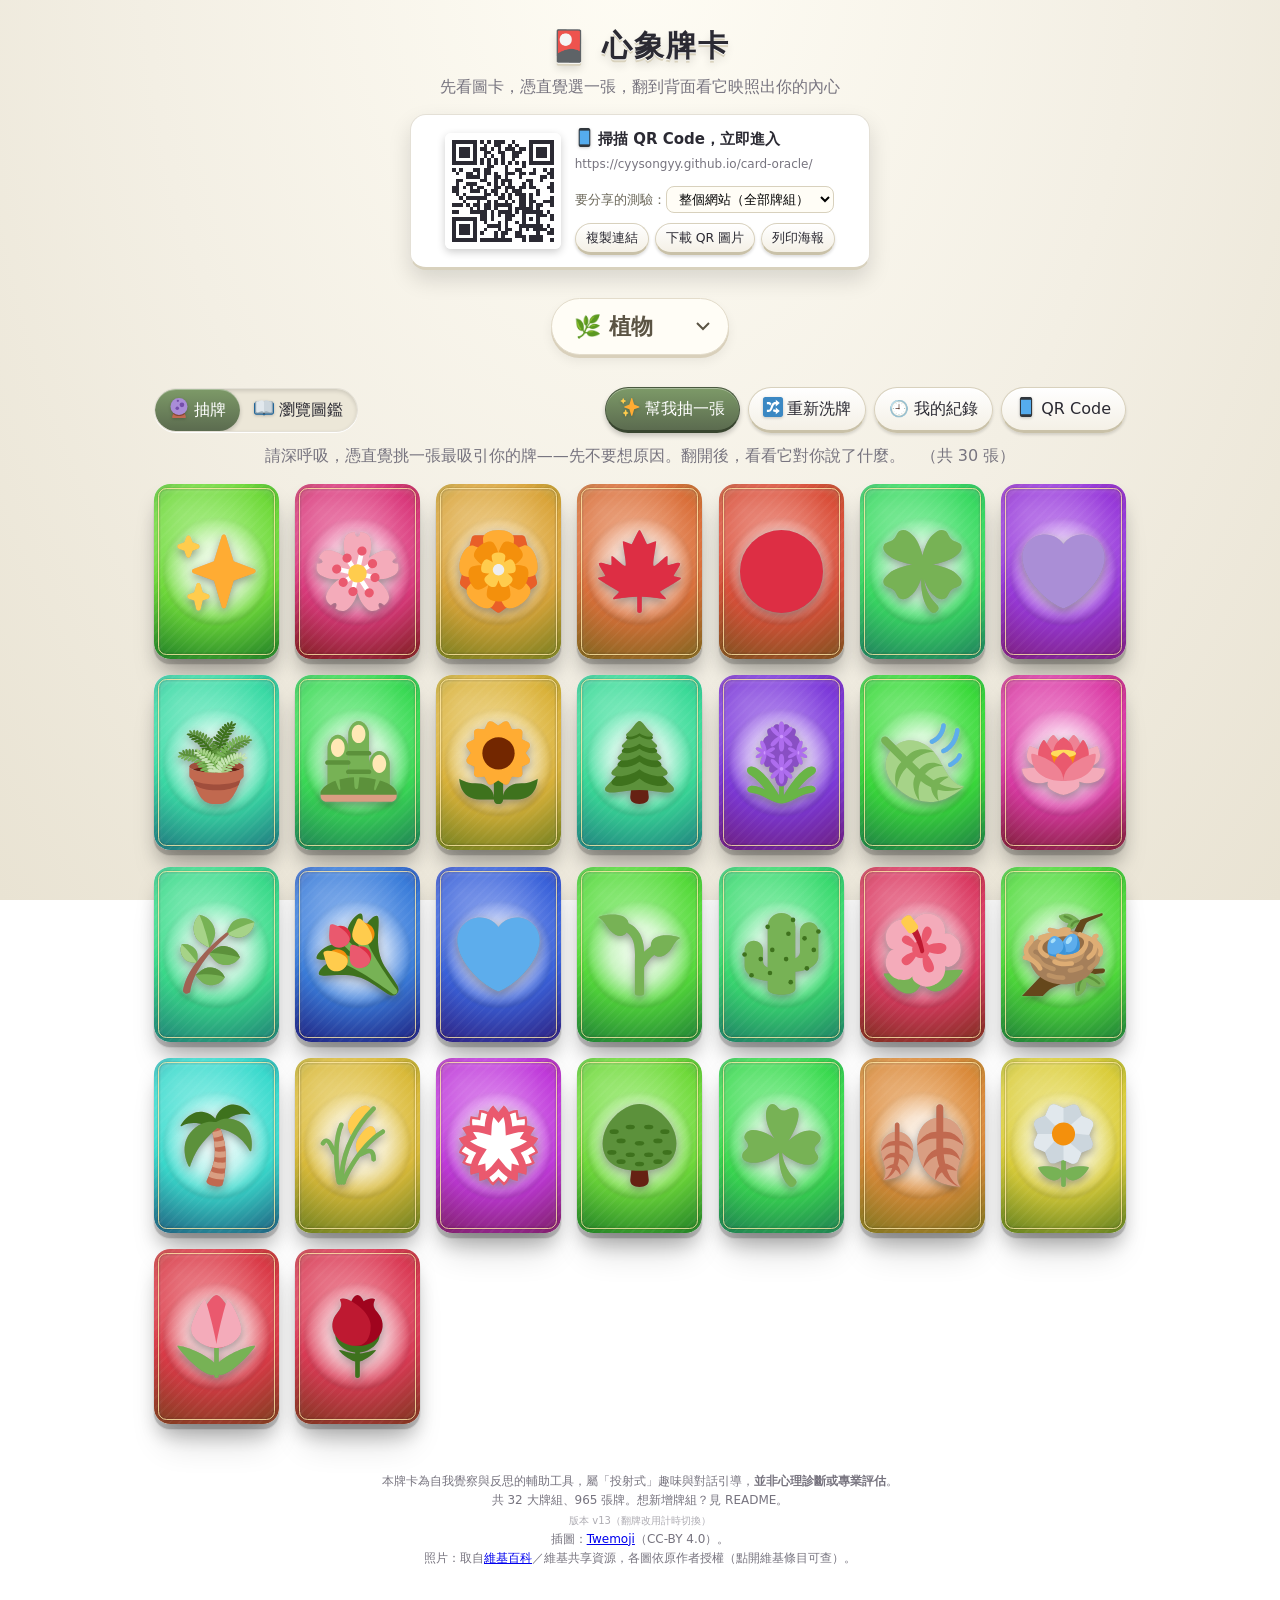
==== commit 4ac952df: "Flip via timers instead of WAAPI onfinish; v13 Co-Authored-By: Claude Sonnet 5.5 <noreply@anthropic." ====
--- a/index.html
+++ b/index.html
@@ -44,7 +44,7 @@
 
 <footer>
   <p>本牌卡為自我覺察與反思的輔助工具，屬「投射式」趣味與對話引導，<b>並非心理診斷或專業評估</b>。<br>
-  <span id="count"></span>想新增牌組？見 README。<br><small style="opacity:.6">版本 v12（翻牌：正反面切換）</small><br>插圖：<a href="https://github.com/jdecked/twemoji" target="_blank" rel="noopener">Twemoji</a>（CC-BY 4.0）。<br>照片：取自<a href="https://zh.wikipedia.org" target="_blank" rel="noopener">維基百科</a>／維基共享資源，各圖依原作者授權（點開維基條目可查）。</p>
+  <span id="count"></span>想新增牌組？見 README。<br><small style="opacity:.6">版本 v13（翻牌改用計時切換）</small><br>插圖：<a href="https://github.com/jdecked/twemoji" target="_blank" rel="noopener">Twemoji</a>（CC-BY 4.0）。<br>照片：取自<a href="https://zh.wikipedia.org" target="_blank" rel="noopener">維基百科</a>／維基共享資源，各圖依原作者授權（點開維基條目可查）。</p>
 </footer>
 
 <div id="modal" class="modal" hidden>
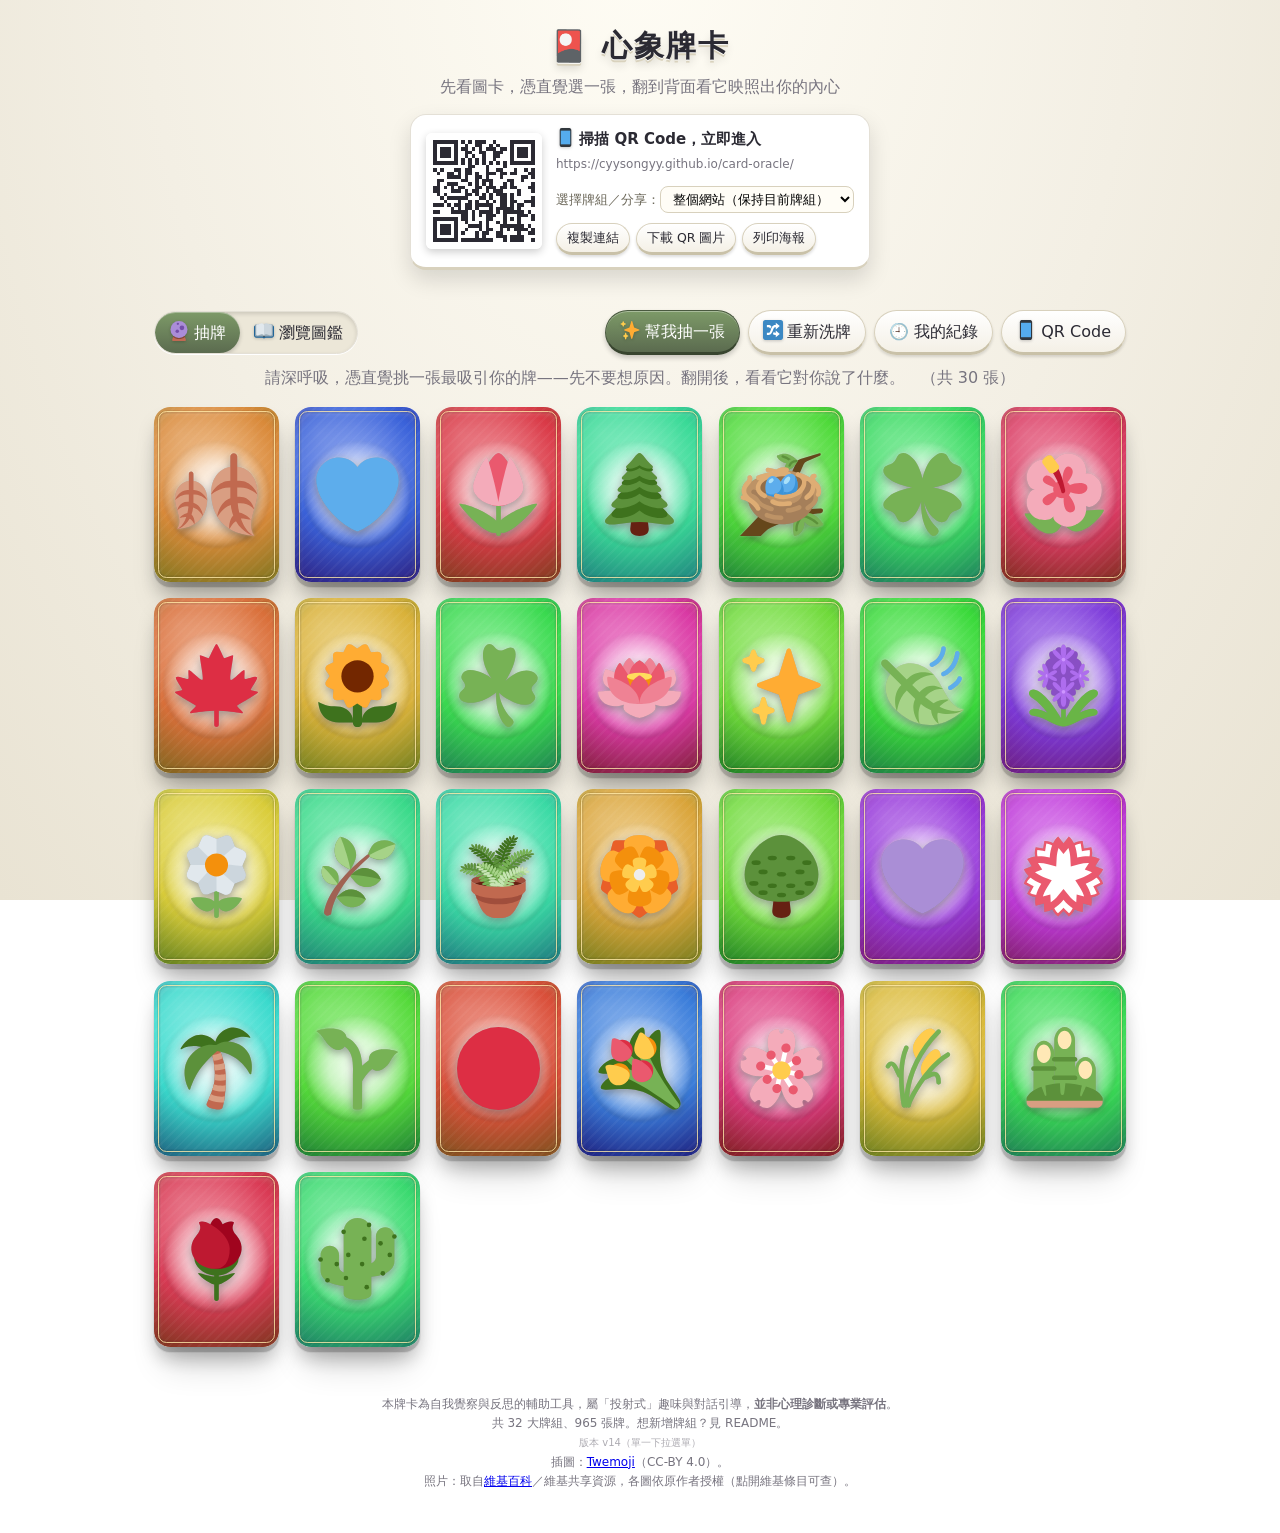
==== commit 7ff56647: "Remove lower deck dropdown; single dropdown selects deck and share QR (v14) Co-Authored-By: Claude S" ====
--- a/index.html
+++ b/index.html
@@ -17,7 +17,7 @@
     <div class="qrtxt">
       <b>📱 掃描 QR Code，立即進入</b>
       <span id="siteurl"></span>
-      <label class="sharepick">要分享的測驗：<select id="sharePick"></select></label>
+      <label class="sharepick">選擇牌組／分享：<select id="sharePick"></select></label>
       <div class="qracts"><button id="btnCopyLink">複製連結</button><button id="btnQRdl2">下載 QR 圖片</button><button id="btnQRprint2">列印海報</button></div>
     </div>
   </section>
@@ -44,7 +44,7 @@
 
 <footer>
   <p>本牌卡為自我覺察與反思的輔助工具，屬「投射式」趣味與對話引導，<b>並非心理診斷或專業評估</b>。<br>
-  <span id="count"></span>想新增牌組？見 README。<br><small style="opacity:.6">版本 v13（翻牌改用計時切換）</small><br>插圖：<a href="https://github.com/jdecked/twemoji" target="_blank" rel="noopener">Twemoji</a>（CC-BY 4.0）。<br>照片：取自<a href="https://zh.wikipedia.org" target="_blank" rel="noopener">維基百科</a>／維基共享資源，各圖依原作者授權（點開維基條目可查）。</p>
+  <span id="count"></span>想新增牌組？見 README。<br><small style="opacity:.6">版本 v14（單一下拉選單）</small><br>插圖：<a href="https://github.com/jdecked/twemoji" target="_blank" rel="noopener">Twemoji</a>（CC-BY 4.0）。<br>照片：取自<a href="https://zh.wikipedia.org" target="_blank" rel="noopener">維基百科</a>／維基共享資源，各圖依原作者授權（點開維基條目可查）。</p>
 </footer>
 
 <div id="modal" class="modal" hidden>
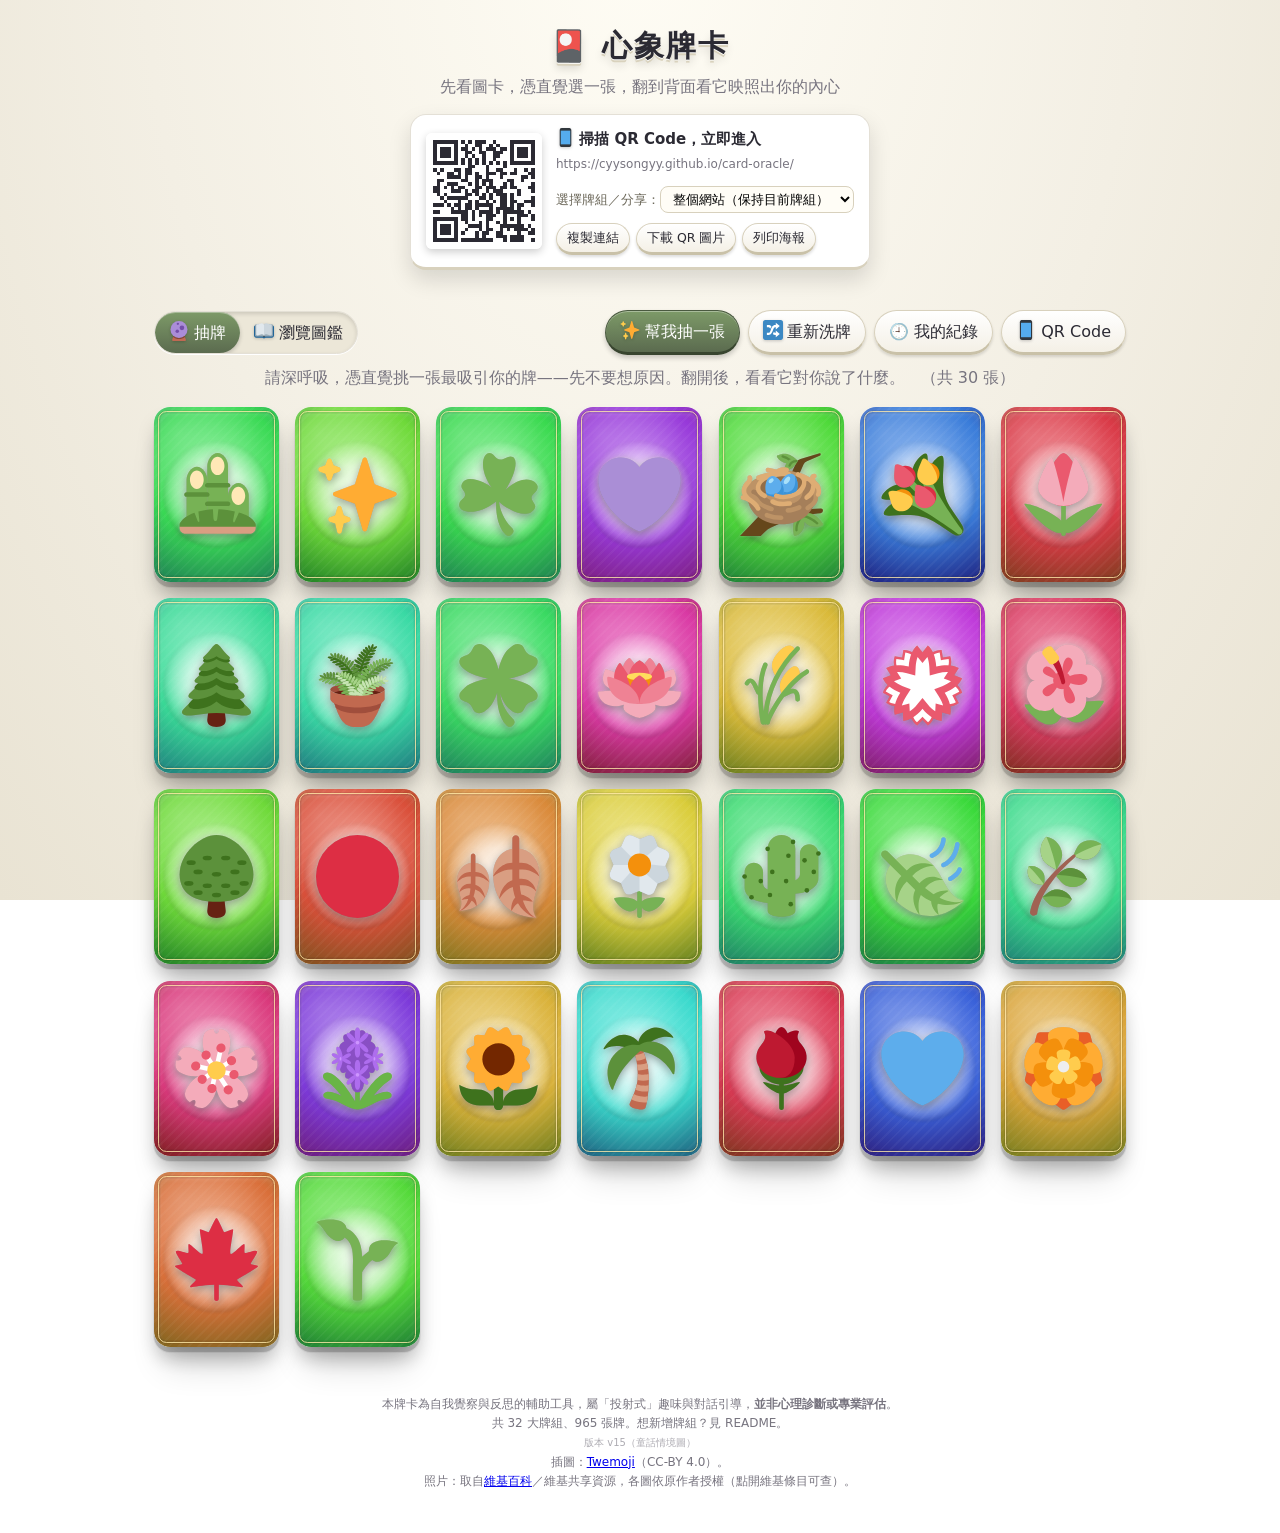
==== commit e49da975: "Fairytales: composed multi-emoji story scenes (v15) Co-Authored-By: Claude Sonnet 5.5 <noreply@anthr" ====
--- a/index.html
+++ b/index.html
@@ -44,7 +44,7 @@
 
 <footer>
   <p>本牌卡為自我覺察與反思的輔助工具，屬「投射式」趣味與對話引導，<b>並非心理診斷或專業評估</b>。<br>
-  <span id="count"></span>想新增牌組？見 README。<br><small style="opacity:.6">版本 v14（單一下拉選單）</small><br>插圖：<a href="https://github.com/jdecked/twemoji" target="_blank" rel="noopener">Twemoji</a>（CC-BY 4.0）。<br>照片：取自<a href="https://zh.wikipedia.org" target="_blank" rel="noopener">維基百科</a>／維基共享資源，各圖依原作者授權（點開維基條目可查）。</p>
+  <span id="count"></span>想新增牌組？見 README。<br><small style="opacity:.6">版本 v15（童話情境圖）</small><br>插圖：<a href="https://github.com/jdecked/twemoji" target="_blank" rel="noopener">Twemoji</a>（CC-BY 4.0）。<br>照片：取自<a href="https://zh.wikipedia.org" target="_blank" rel="noopener">維基百科</a>／維基共享資源，各圖依原作者授權（點開維基條目可查）。</p>
 </footer>
 
 <div id="modal" class="modal" hidden>
--- a/assets/style.css
+++ b/assets/style.css
@@ -237,3 +237,14 @@
 .face.back2{display:none}
 .flip.open .face.front{display:none}
 .flip.open .face.back2{display:block}
+
+/* v15 情境組合圖：多個圖示構成故事場景 */
+.cf .scn{position:relative;width:92%;aspect-ratio:1/1;z-index:1}
+.cf .scn .si{position:absolute;aspect-ratio:1/1;height:auto;filter:drop-shadow(0 .8cqw 0 #00000026) drop-shadow(0 2.4cqw 3cqw #0000005c)}
+.cf .scn span.si{font-size:22cqw;line-height:1;display:flex;align-items:center;justify-content:center}
+.cf .scn .s0{left:2%;top:18%;width:58%}
+.cf .scn .s1{right:0;top:0;width:38%}
+.cf .scn .s2{right:2%;bottom:2%;width:38%}
+.cf .scn .s3{left:6%;bottom:0;width:30%}
+.cf .scn.n2 .s0{left:4%;top:20%;width:62%}.cf .scn.n2 .s1{right:2%;top:auto;bottom:8%;width:40%}
+.cf .scn.n3 .s1{right:0;top:4%}.cf .scn.n3 .s2{right:6%;bottom:4%}
